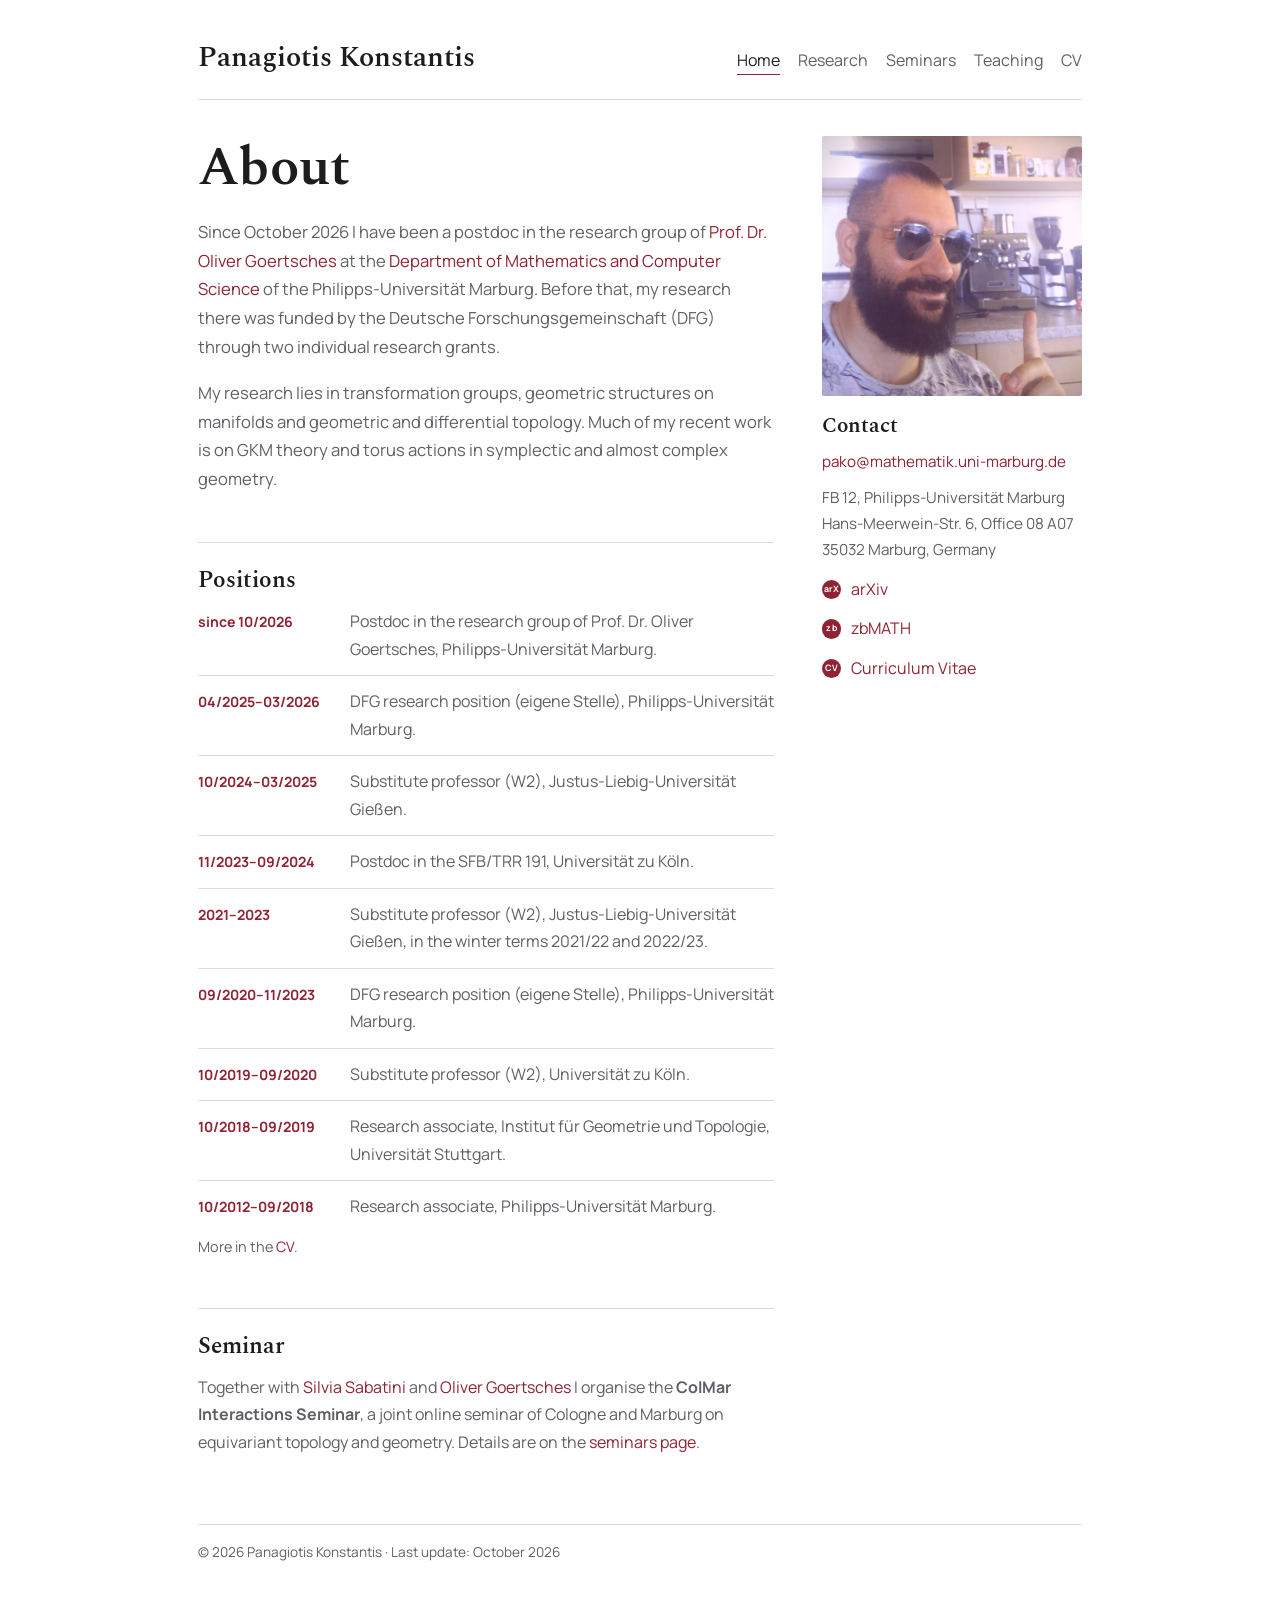
==== index.html @ cd6256ea "Initial version of the new homepage Co-Authored-By: Claude Opus 5.5 <noreply@anthropic.com>" ====
<!DOCTYPE html>
<html lang="en">
<head>
  <meta charset="UTF-8">
  <meta name="viewport" content="width=device-width, initial-scale=1.0">
  <title>Panagiotis Konstantis | Mathematics</title>
  <meta name="description" content="Homepage of Panagiotis Konstantis, mathematician at Philipps-Universität Marburg.">
  <link rel="preconnect" href="https://fonts.googleapis.com">
  <link rel="preconnect" href="https://fonts.gstatic.com" crossorigin>
  <link href="https://fonts.googleapis.com/css2?family=Spectral:wght@400;600&family=Manrope:wght@400;600;700&display=swap" rel="stylesheet">
  <link rel="stylesheet" href="style.css">
</head>
<body>
<div class="shell">
  <header class="site-header">
    <a class="wordmark" href="index.html">Panagiotis Konstantis</a>
    <nav class="site-nav" aria-label="Main">
      <a class="active" href="index.html">Home</a>
      <a href="research.html">Research</a>
      <a href="seminars.html">Seminars</a>
      <a href="teaching.html">Teaching</a>
      <a href="cv.html">CV</a>
    </nav>
  </header>

  <main class="layout">
    <div class="stack">
      <section>
        <h1>About</h1>
        <p class="lede">
          Since October 2026 I have been a postdoc in the research group of
          <a href="https://www.uni-marburg.de/de/fb12/kooperationen/diffgeoana/prof-dr-oliver-goertsches" target="_blank" rel="noopener">Prof. Dr. Oliver Goertsches</a> at the
          <a href="https://www.uni-marburg.de/de/fb12" target="_blank" rel="noopener">Department of Mathematics and Computer Science</a>
          of the Philipps-Universität Marburg. Before that, my research there was funded by the
          Deutsche Forschungsgemeinschaft (DFG) through two individual research grants.
        </p>
        <p class="lede">
          My research lies in transformation groups, geometric structures on manifolds and
          geometric and differential topology. Much of my recent work is on GKM theory and
          torus actions in symplectic and almost complex geometry.
        </p>
      </section>

      <section>
        <h2>Positions</h2>
        <ul class="entries">
          <li>
            <span class="date">since 10/2026</span>
            <div>Postdoc in the research group of Prof. Dr. Oliver Goertsches, Philipps-Universität Marburg.</div>
          </li>
          <li>
            <span class="date">04/2025–03/2026</span>
            <div>DFG research position (eigene Stelle), Philipps-Universität Marburg.</div>
          </li>
          <li>
            <span class="date">10/2024–03/2025</span>
            <div>Substitute professor (W2), Justus-Liebig-Universität Gießen.</div>
          </li>
          <li>
            <span class="date">11/2023–09/2024</span>
            <div>Postdoc in the SFB/TRR 191, Universität zu Köln.</div>
          </li>
          <li>
            <span class="date">2021–2023</span>
            <div>Substitute professor (W2), Justus-Liebig-Universität Gießen, in the winter terms 2021/22 and 2022/23.</div>
          </li>
          <li>
            <span class="date">09/2020–11/2023</span>
            <div>DFG research position (eigene Stelle), Philipps-Universität Marburg.</div>
          </li>
          <li>
            <span class="date">10/2019–09/2020</span>
            <div>Substitute professor (W2), Universität zu Köln.</div>
          </li>
          <li>
            <span class="date">10/2018–09/2019</span>
            <div>Research associate, Institut für Geometrie und Topologie, Universität Stuttgart.</div>
          </li>
          <li>
            <span class="date">10/2012–09/2018</span>
            <div>Research associate, Philipps-Universität Marburg.</div>
          </li>
        </ul>
        <p class="muted small" style="margin-top:14px">More in the <a href="cv.html">CV</a>.</p>
      </section>

      <section>
        <h2>Seminar</h2>
        <p class="muted">
          Together with <a href="https://www.silvia-sabatini.com/" target="_blank" rel="noopener">Silvia Sabatini</a>
          and <a href="https://www.uni-marburg.de/de/fb12/kooperationen/diffgeoana/prof-dr-oliver-goertsches" target="_blank" rel="noopener">Oliver Goertsches</a>
          I organise the <strong>ColMar Interactions Seminar</strong>, a joint online seminar of Cologne and Marburg
          on equivariant topology and geometry. Details are on the <a href="seminars.html">seminars page</a>.
        </p>
      </section>
    </div>

    <aside class="sidebar">
      <a href="meme.html" title="Click me">
        <img class="portrait" src="img/portrait.jpg" width="600" height="600" alt="Panagiotis Konstantis with a coffee machine">
      </a>
      <section>
        <h2>Contact</h2>
        <p><a href="mailto:pako@mathematik.uni-marburg.de">pako@mathematik.uni-marburg.de</a></p>
        <p class="muted">
          FB 12, Philipps-Universität Marburg<br>
          Hans-Meerwein-Str. 6, Office 08 A07<br>
          35032 Marburg, Germany
        </p>
        <ul class="link-list">
          <li><a href="https://arxiv.org/search/?query=Konstantis%2C+Panagiotis&amp;searchtype=author&amp;order=-announced_date_first" target="_blank" rel="noopener"><span class="badge" aria-hidden="true">arX</span>arXiv</a></li>
          <li><a href="https://zbmath.org/authors/konstantis.panagiotis" target="_blank" rel="noopener"><span class="badge" aria-hidden="true">zb</span>zbMATH</a></li>
          <li><a href="cv.html"><span class="badge" aria-hidden="true">CV</span>Curriculum Vitae</a></li>
        </ul>
      </section>
    </aside>
  </main>

  <footer class="site-footer">
    &copy; 2026 Panagiotis Konstantis &middot; Last update: October 2026
  </footer>
</div>
</body>
</html>
---- style.css ----
/* Homepage Panagiotis Konstantis
   Farben zentral hier aendern; --accent ist das Rot der alten Seite. */
:root {
  --bg: #ffffff;
  --text: #1d1d1f;
  --muted: #5f5f66;
  --line: #dcdcdc;
  --accent: #8f2333;
  --max-width: 940px;
  --serif: "Spectral", Georgia, serif;
  --sans: "Manrope", system-ui, sans-serif;
}

@media (prefers-color-scheme: dark) {
  :root {
    --bg: #17171a;
    --text: #ececef;
    --muted: #a6a6ae;
    --line: #34343a;
    --accent: #e0707f;
  }
}

* { box-sizing: border-box; }

html { scroll-behavior: smooth; }

body {
  margin: 0;
  font-family: var(--sans);
  font-size: 1rem;
  color: var(--text);
  background: var(--bg);
  -webkit-font-smoothing: antialiased;
}

a { color: var(--accent); text-decoration: none; border-bottom: 1px solid transparent; overflow-wrap: anywhere; }
a:hover { border-bottom-color: var(--accent); }

img { max-width: 100%; height: auto; }

/* ---------- Kopfzeile ---------- */

.shell {
  max-width: var(--max-width);
  margin: 0 auto;
  padding: 36px 28px 48px;
}

.site-header {
  display: flex;
  justify-content: space-between;
  align-items: baseline;
  flex-wrap: wrap;
  gap: 12px 24px;
  padding-bottom: 20px;
  border-bottom: 1px solid var(--line);
}

.wordmark {
  font-family: var(--serif);
  font-size: 1.75rem;
  font-weight: 600;
  color: var(--text);
  border: 0;
}
.wordmark:hover { border: 0; }

.site-nav { display: flex; flex-wrap: wrap; gap: 6px 18px; }

.site-nav a {
  position: relative;
  padding: 4px 0;
  color: var(--muted);
  border: 0;
}
.site-nav a:hover, .site-nav a.active { color: var(--text); }
.site-nav a:hover::after, .site-nav a.active::after {
  content: "";
  position: absolute;
  left: 0; right: 0; bottom: 0;
  height: 1px;
  background: var(--accent);
}

/* ---------- Seitenaufbau ---------- */

main { padding-top: 36px; }

.layout {
  display: grid;
  grid-template-columns: minmax(0, 1fr) 260px;
  gap: 48px;
  align-items: start;
}

.stack { display: grid; gap: 36px; min-width: 0; }

.stack > section + section {
  padding-top: 24px;
  border-top: 1px solid var(--line);
}

h1, h2, h3 { font-family: var(--serif); font-weight: 600; line-height: 1.18; margin: 0; }
h1 { font-size: clamp(2.3rem, 5vw, 3.4rem); }
h2 { font-size: 1.45rem; margin-bottom: 14px; }
h3 { font-size: 1.15rem; margin: 22px 0 8px; }

p, li { line-height: 1.72; }
p { margin: 0 0 12px; }

.lede { max-width: 60ch; margin-top: 18px; font-size: 1.04rem; color: var(--muted); }
.muted { color: var(--muted); }
.small { font-size: 0.9rem; }

/* ---------- Seitenleiste ---------- */

.sidebar { position: sticky; top: 28px; display: grid; gap: 18px; }

.portrait { display: block; width: 100%; border-radius: 2px; border: 0; }
a:has(> .portrait) { border: 0; }

.sidebar h2 { font-size: 1.3rem; margin-bottom: 10px; }
.sidebar p { font-size: 0.95rem; margin-bottom: 10px; }

.link-list { list-style: none; margin: 0; padding: 0; display: grid; gap: 8px; }

.link-list a { display: inline-flex; align-items: center; gap: 10px; }

.badge {
  display: inline-flex;
  align-items: center;
  justify-content: center;
  width: 1.2rem;
  height: 1.2rem;
  border-radius: 999px;
  background: var(--accent);
  color: var(--bg);
  font-size: 0.55rem;
  font-weight: 700;
  letter-spacing: 0.02em;
}

/* ---------- Listen ---------- */

.entries { list-style: none; margin: 0; padding: 0; }

.entries > li {
  display: grid;
  grid-template-columns: 136px minmax(0, 1fr);
  gap: 16px;
  padding: 12px 0;
  border-bottom: 1px solid var(--line);
  color: var(--muted);
}
.entries > li:first-child { padding-top: 0; }
.entries > li:last-child { border-bottom: 0; padding-bottom: 0; }
.entries.narrow > li { grid-template-columns: 64px minmax(0, 1fr); }

.date { color: var(--accent); font-weight: 700; font-size: 0.88rem; line-height: 1.95; white-space: nowrap; }

.entries strong, .title { color: var(--text); font-weight: 600; }

.entries ul { margin: 4px 0 0; padding-left: 18px; }

ul.plain { margin: 0; padding-left: 20px; color: var(--muted); }

/* ---------- Seminare ---------- */

details { margin-top: 6px; }
summary { cursor: pointer; color: var(--accent); font-size: 0.9rem; font-weight: 600; }
summary:focus { outline: none; }
summary:focus-visible { outline: 2px solid var(--accent); outline-offset: 2px; }
details p { margin-top: 8px; font-size: 0.95rem; }

.toc { display: flex; flex-wrap: wrap; gap: 6px 18px; margin-top: 18px; font-size: 0.95rem; }

/* ---------- Bilder ---------- */

figure { margin: 0; }
figure img { display: block; border-radius: 2px; }
figcaption { margin-top: 10px; font-size: 0.9rem; color: var(--muted); }

.float-right { float: right; margin: 4px 0 12px 20px; max-width: 45%; }

/* ---------- Fusszeile ---------- */

.site-footer {
  margin-top: 56px;
  padding-top: 18px;
  border-top: 1px solid var(--line);
  font-size: 0.85rem;
  color: var(--muted);
}

/* ---------- Schmale Bildschirme ---------- */

@media (max-width: 820px) {
  .layout { grid-template-columns: 1fr; gap: 32px; }
  .sidebar { position: static; order: -1; max-width: 220px; }
}

@media (max-width: 600px) {
  .shell { padding: 22px 16px 36px; }
  .wordmark { font-size: 1.5rem; }
  main { padding-top: 26px; }
  .entries > li, .entries.narrow > li { grid-template-columns: 1fr; gap: 2px; padding: 14px 0; }
  .float-right { float: none; max-width: 100%; margin: 0 0 12px; }
}

@media print {
  .site-nav, .sidebar .link-list { display: none; }
  .layout { grid-template-columns: 1fr; }
  a { color: inherit; }
}
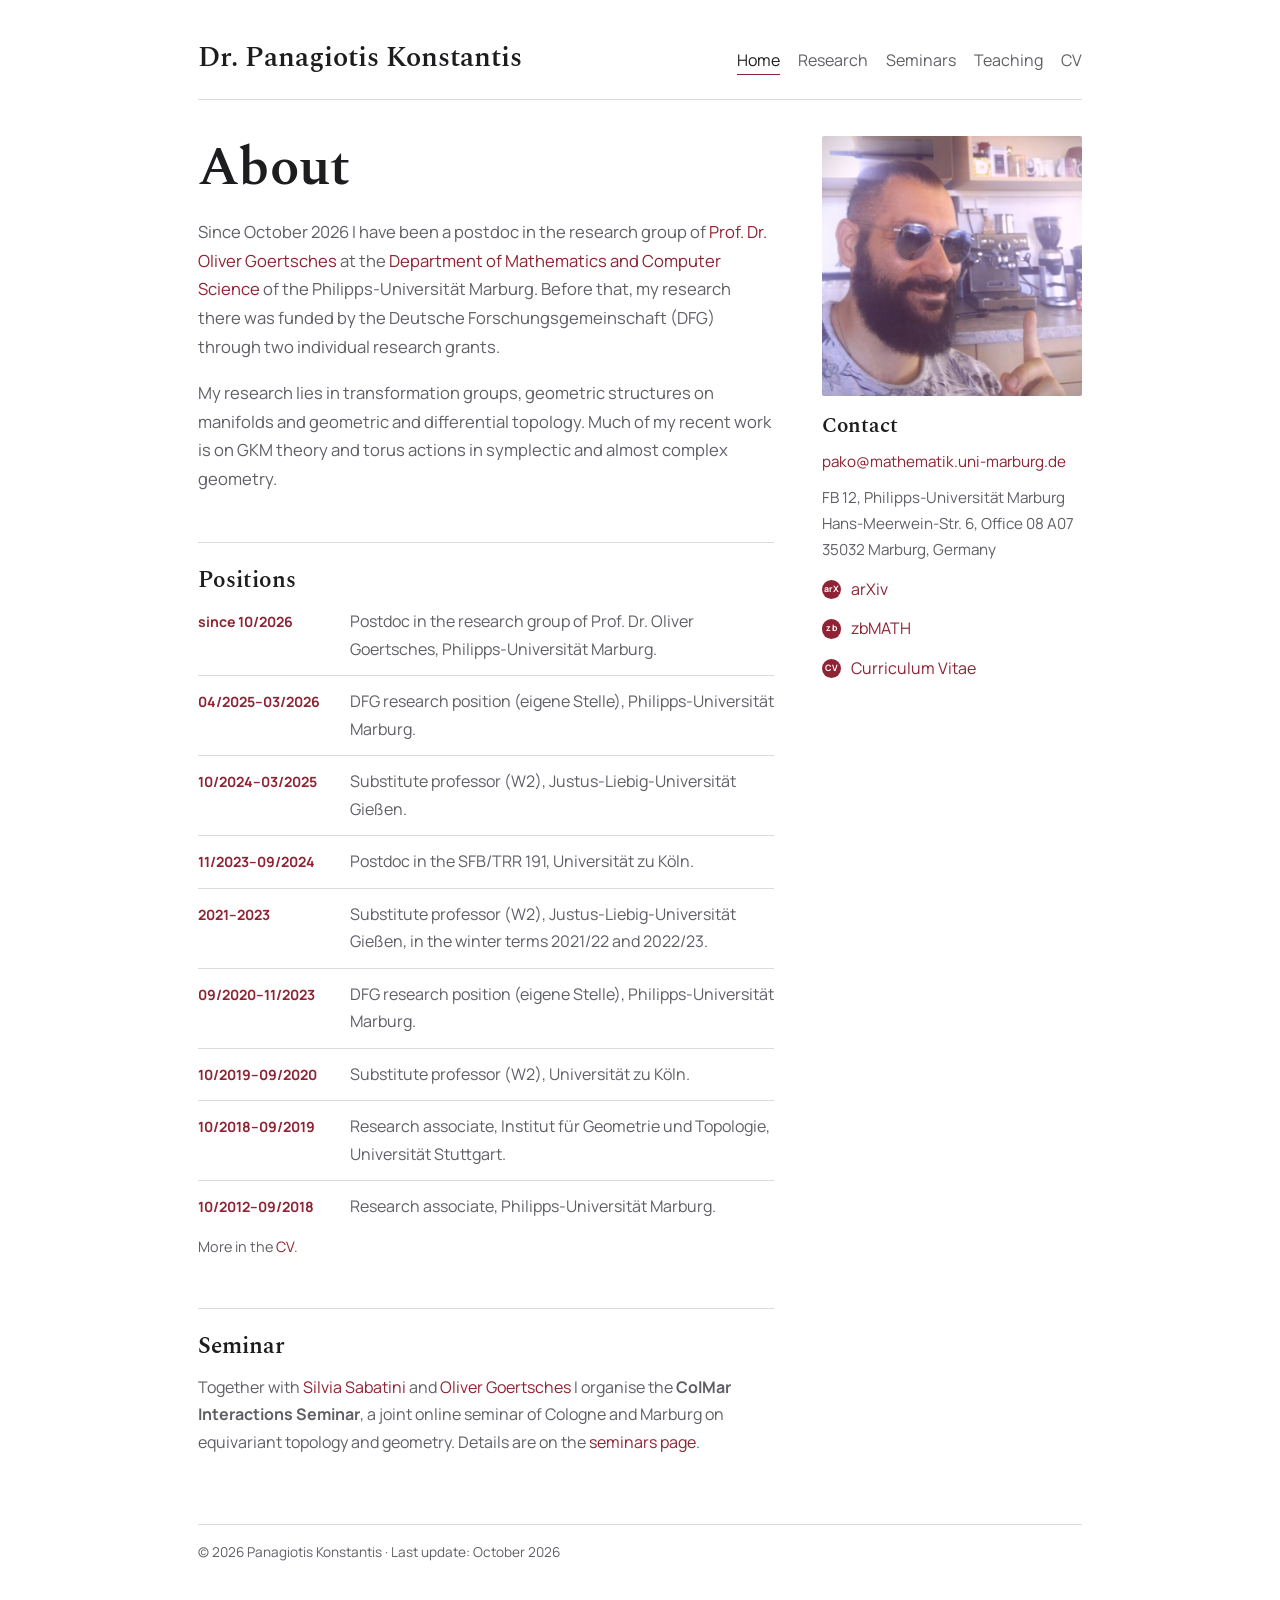
==== commit 64e93449: "Use Dr. in page titles and header Co-Authored-By: Claude Opus 5.5 <noreply@anthropic.com>" ====
--- a/index.html
+++ b/index.html
@@ -3,7 +3,7 @@
 <head>
   <meta charset="UTF-8">
   <meta name="viewport" content="width=device-width, initial-scale=1.0">
-  <title>Panagiotis Konstantis | Mathematics</title>
+  <title>Dr. Panagiotis Konstantis | Mathematics</title>
   <meta name="description" content="Homepage of Panagiotis Konstantis, mathematician at Philipps-Universität Marburg.">
   <link rel="preconnect" href="https://fonts.googleapis.com">
   <link rel="preconnect" href="https://fonts.gstatic.com" crossorigin>
@@ -13,7 +13,7 @@
 <body>
 <div class="shell">
   <header class="site-header">
-    <a class="wordmark" href="index.html">Panagiotis Konstantis</a>
+    <a class="wordmark" href="index.html">Dr. Panagiotis Konstantis</a>
     <nav class="site-nav" aria-label="Main">
       <a class="active" href="index.html">Home</a>
       <a href="research.html">Research</a>
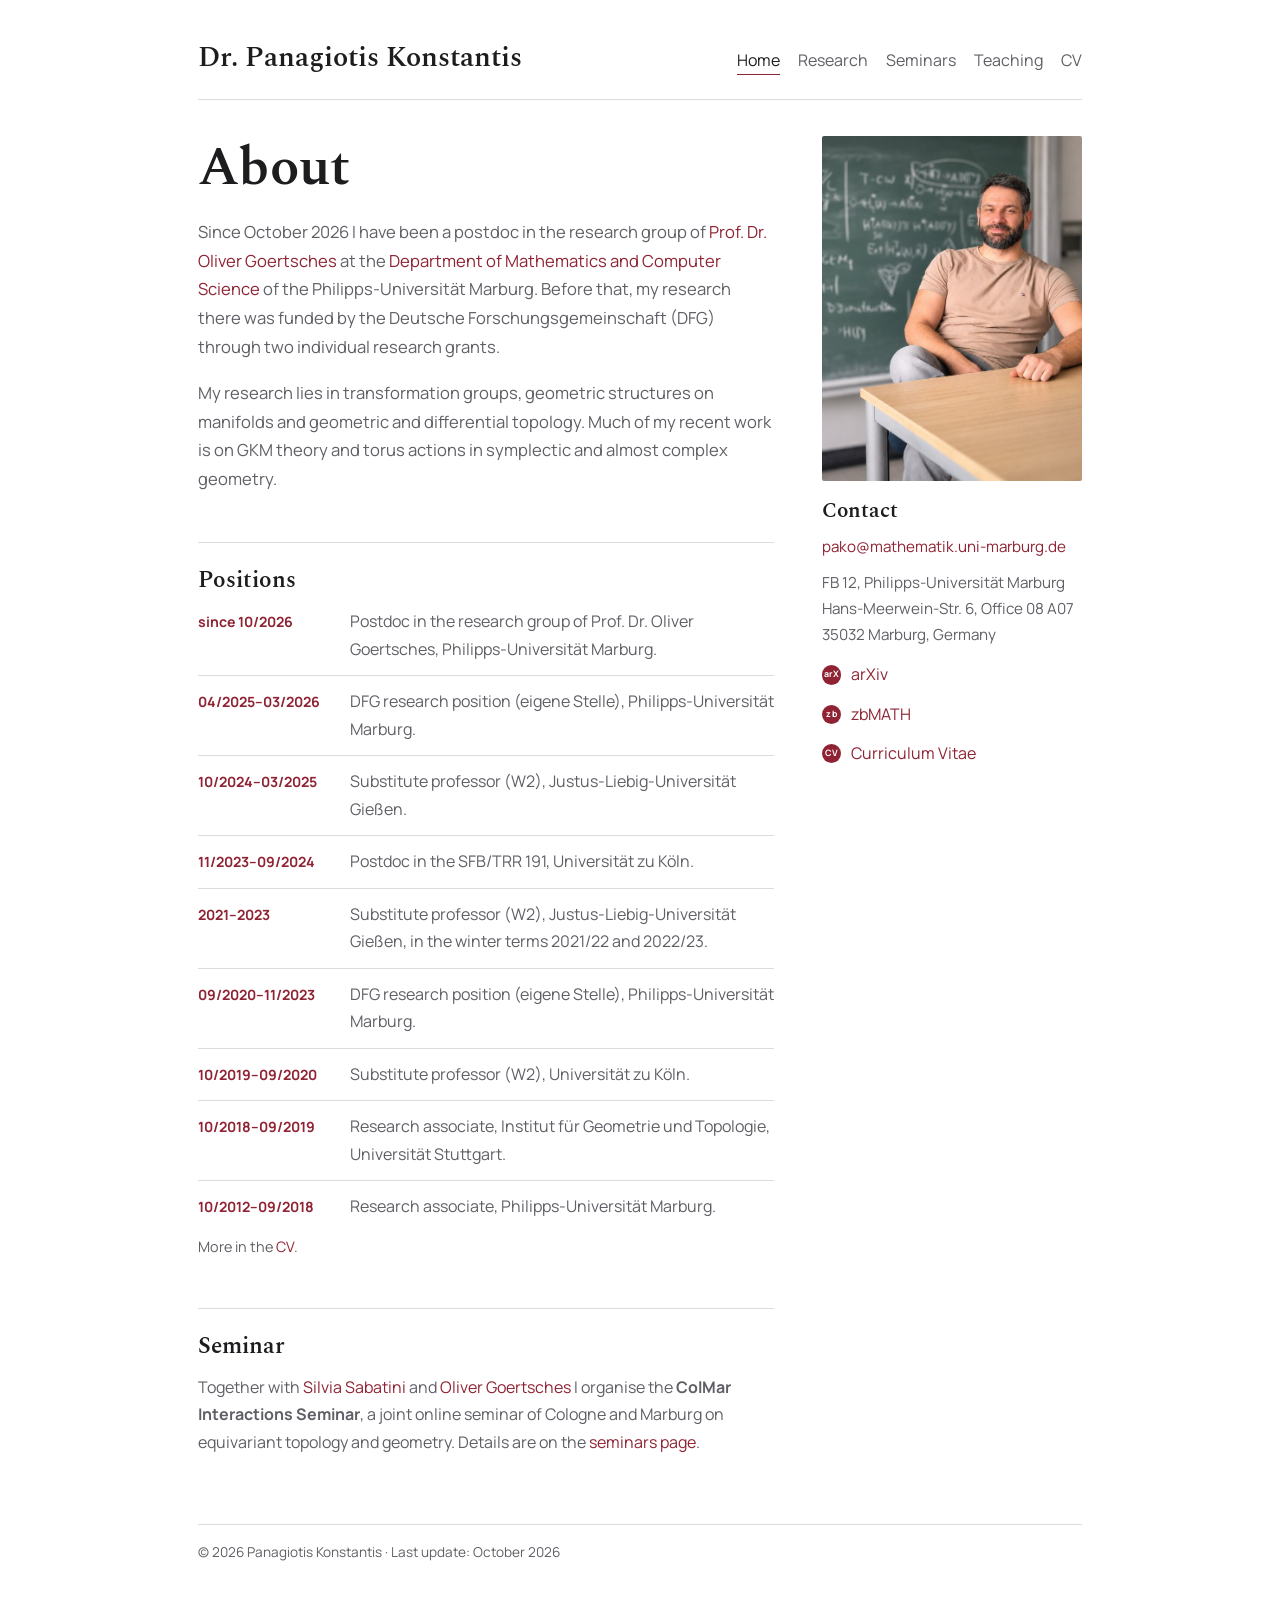
==== commit 87cc1c0a: "Neues Portraitfoto Co-Authored-By: Claude Opus 5.5 <noreply@anthropic.com>" ====
--- a/index.html
+++ b/index.html
@@ -97,7 +97,7 @@
 
     <aside class="sidebar">
       <a href="meme.html" title="Click me">
-        <img class="portrait" src="img/portrait.jpg" width="600" height="600" alt="Panagiotis Konstantis with a coffee machine">
+        <img class="portrait" src="img/portrait.jpg" width="600" height="797" alt="Panagiotis Konstantis in front of a blackboard">
       </a>
       <section>
         <h2>Contact</h2>
--- a/style.css
+++ b/style.css
@@ -213,3 +213,9 @@
   .layout { grid-template-columns: 1fr; }
   a { color: inherit; }
 }
+
+/* Fließtext auf Unterseiten: angenehme Zeilenlänge */
+.prose p { max-width: 68ch; }
+
+/* Hoch-/Tiefstellungen sollen den Zeilenabstand nicht vergrößern */
+sub, sup { line-height: 0; }
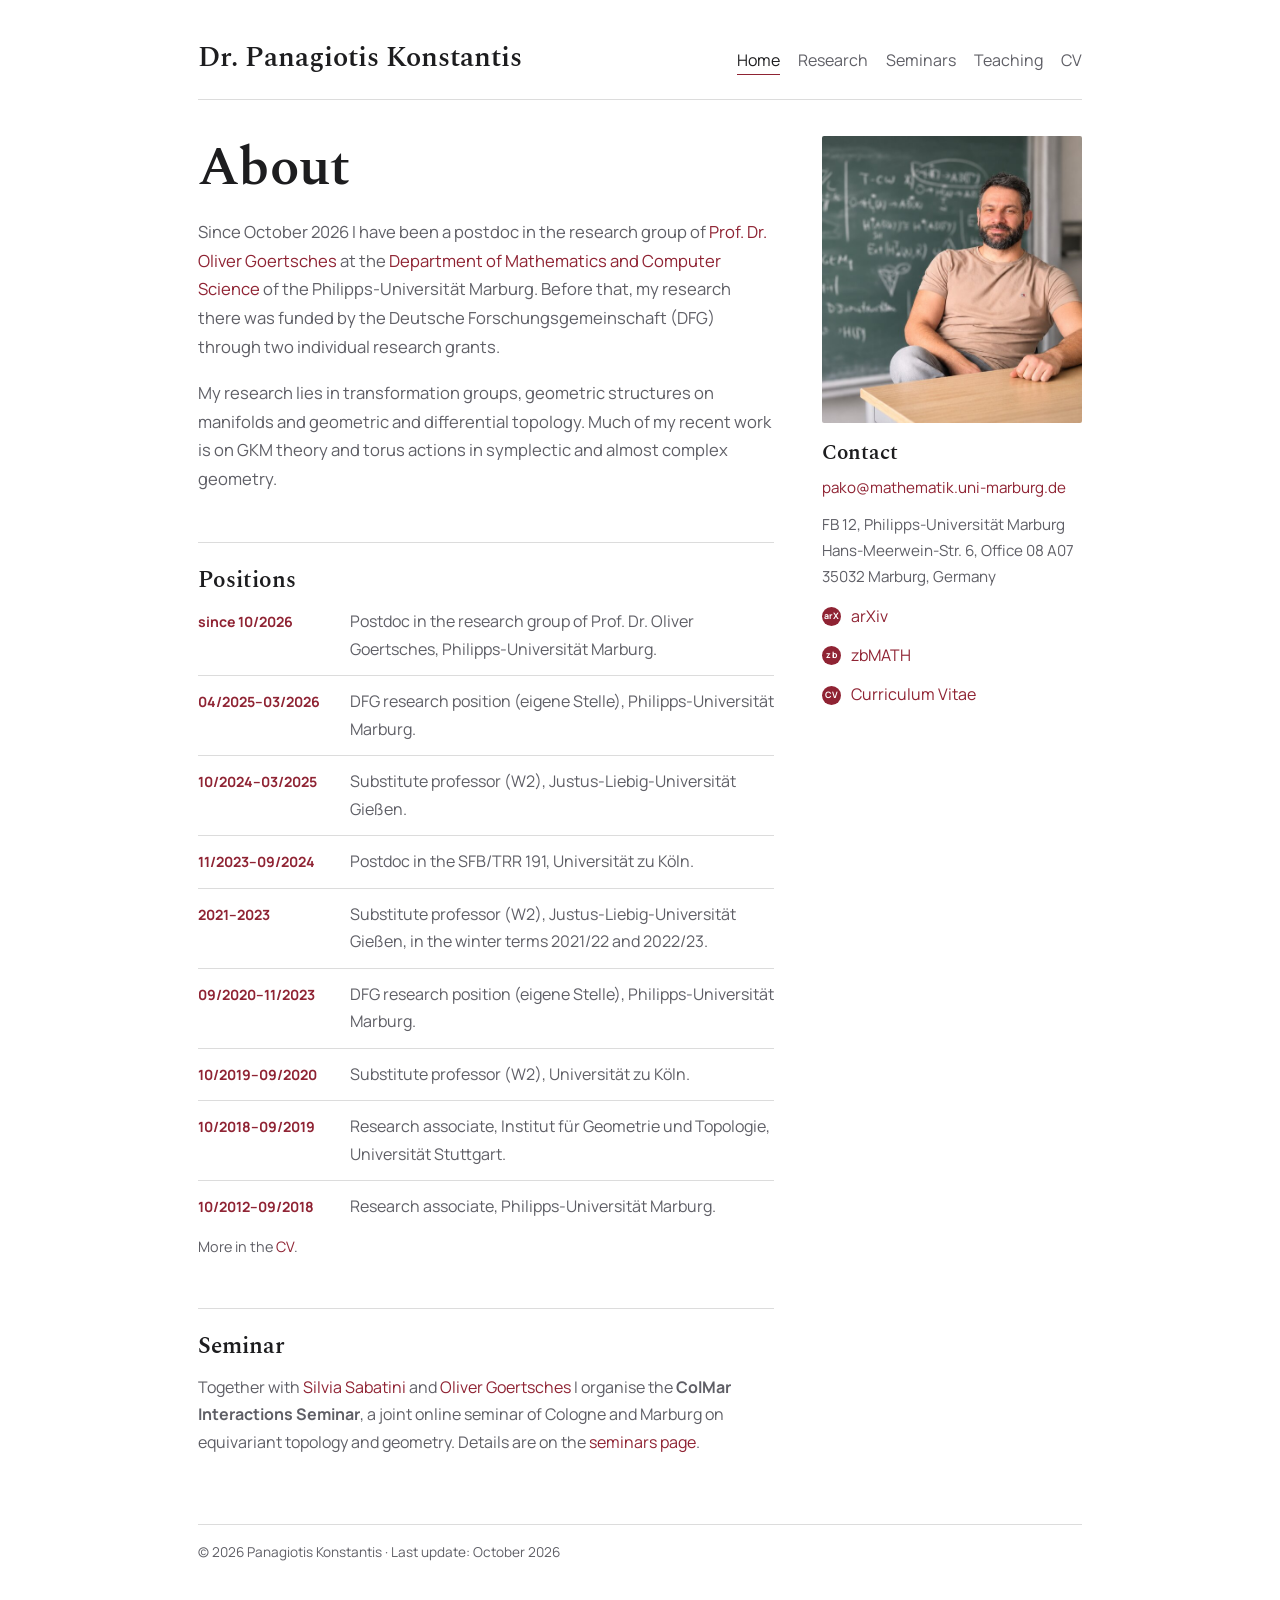
==== commit 6cd59e91: "Portraitfoto unten beschnitten Co-Authored-By: Claude Opus 5.5 <noreply@anthropic.com>" ====
--- a/index.html
+++ b/index.html
@@ -97,7 +97,7 @@
 
     <aside class="sidebar">
       <a href="meme.html" title="Click me">
-        <img class="portrait" src="img/portrait.jpg" width="600" height="797" alt="Panagiotis Konstantis in front of a blackboard">
+        <img class="portrait" src="img/portrait.jpg" width="600" height="662" alt="Panagiotis Konstantis in front of a blackboard">
       </a>
       <section>
         <h2>Contact</h2>
